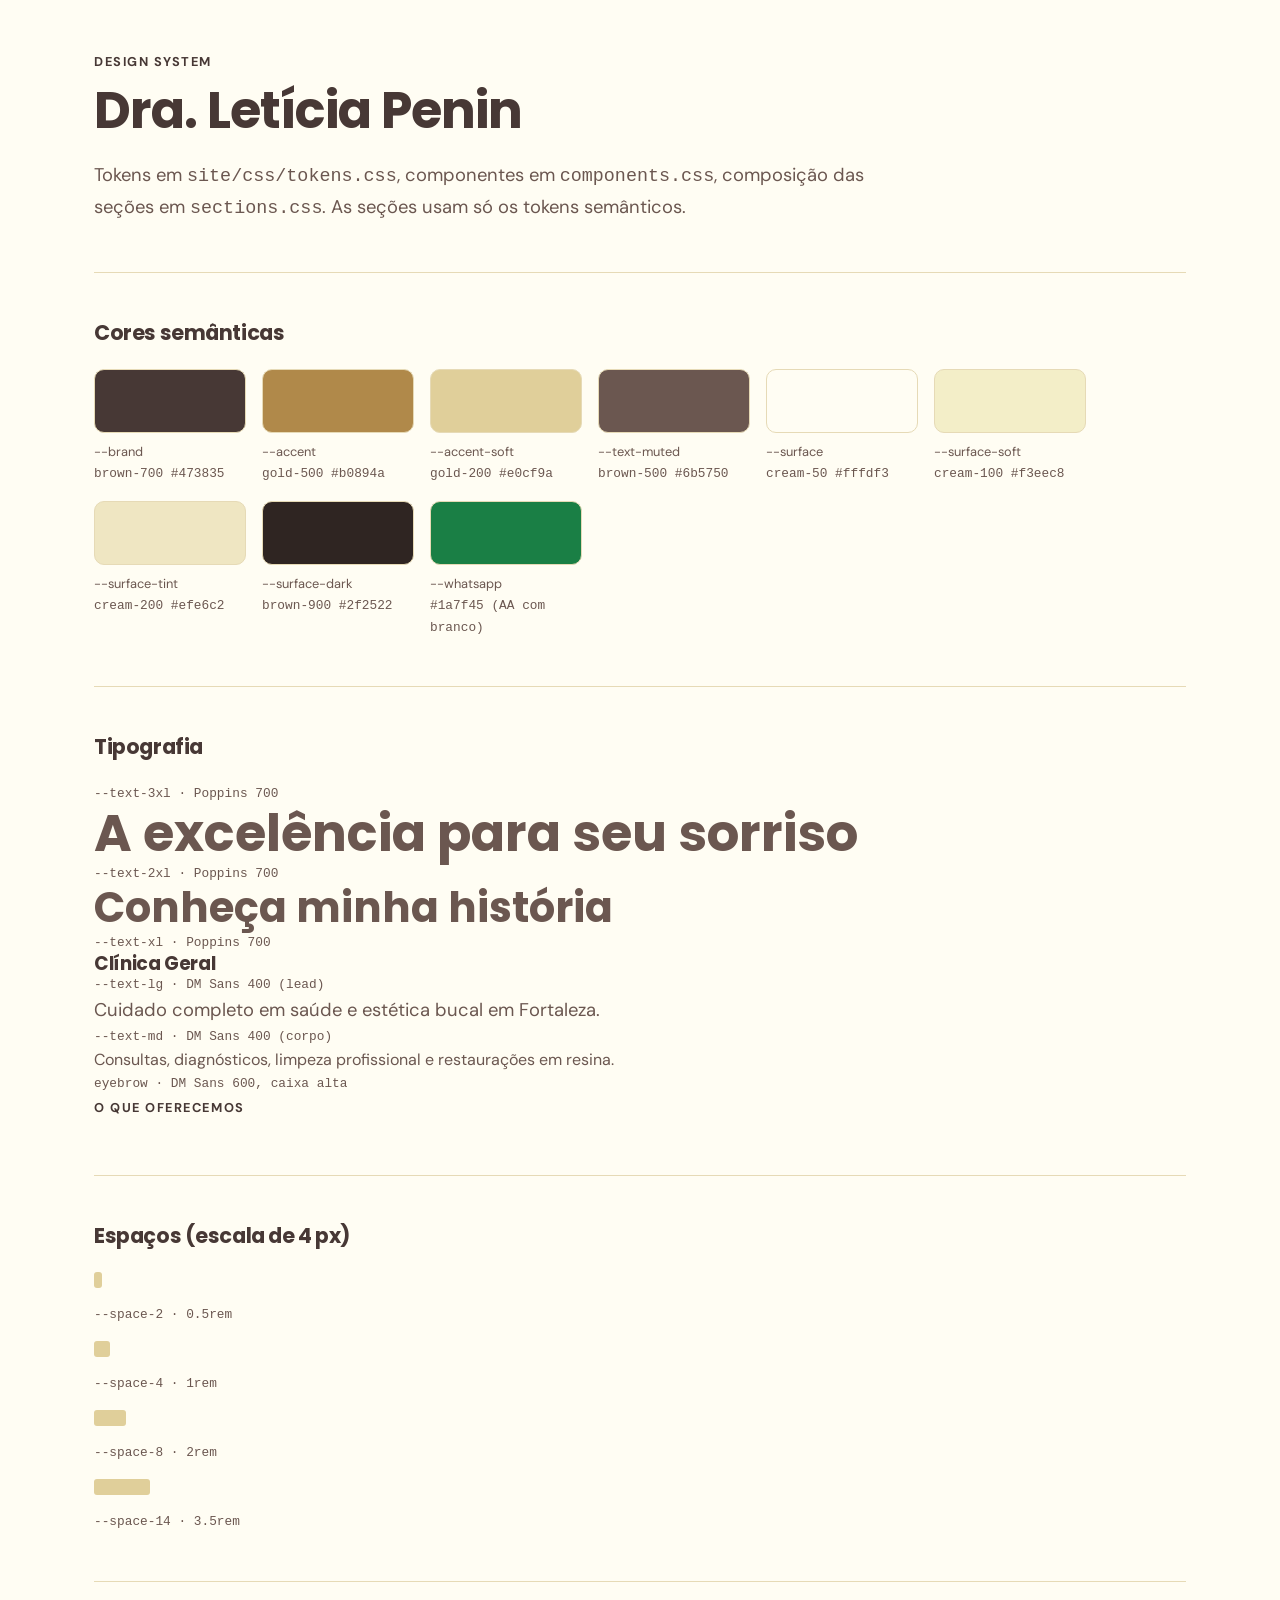
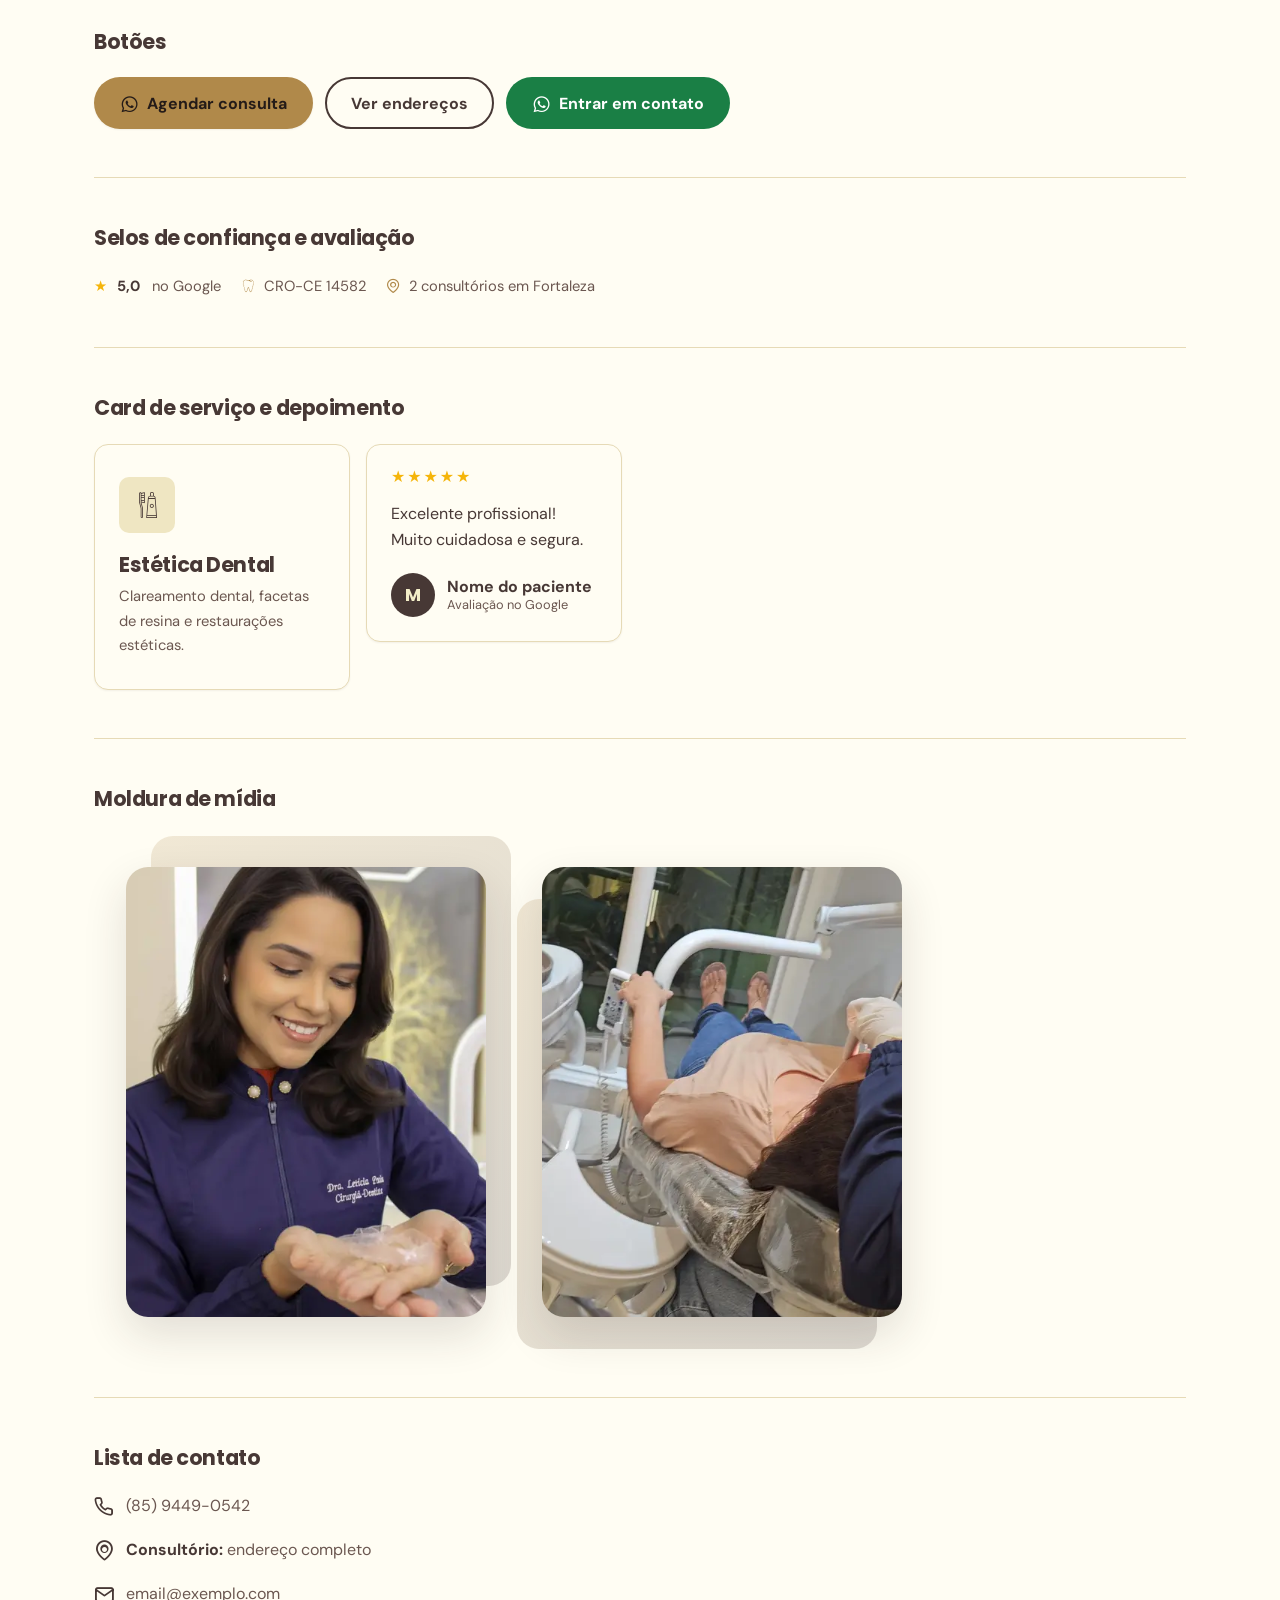
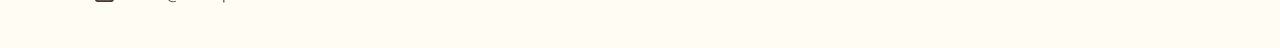
==== docs/styleguide.html @ 2e27cbef "feat: design system of its own, real maps, no third parties at runtime - Design system: tokens (bran" ====
<!DOCTYPE html>
<html lang="pt-BR">
<!-- Guia visual do design system do site. Abra este arquivo no navegador, direto do repo:
     ele usa os mesmos CSS do site (../site/css) e não é publicado (o site é só site/). -->
<head>
  <meta charset="UTF-8" />
  <meta name="viewport" content="width=device-width, initial-scale=1.0" />
  <meta name="robots" content="noindex" />
  <title>Guia visual — Dra. Letícia Penin</title>
  <link rel="stylesheet" href="../site/css/tokens.css" />
  <link rel="stylesheet" href="../site/css/base.css" />
  <link rel="stylesheet" href="../site/css/components.css" />
  <link rel="stylesheet" href="../site/assets/icomoon/style.css" />
  <style>
    .sg { padding-block: var(--space-12); border-bottom: 1px solid var(--border); }
    .sg h2 { margin-bottom: var(--space-6); font-size: var(--text-xl); }
    .sg .row { display: flex; flex-wrap: wrap; gap: var(--space-4); align-items: flex-start; }
    .swatch { width: 9.5rem; font-size: var(--text-xs); }
    .swatch div { height: 4rem; border-radius: var(--radius-sm); border: 1px solid var(--border); margin-bottom: var(--space-2); }
    .token { font-family: ui-monospace, monospace; font-size: var(--text-xs); color: var(--text-muted); }
    .space { background: var(--accent-soft); height: 1rem; border-radius: 3px; }
    .demo-card { width: 16rem; }
    .demo-wide { width: min(100%, 24rem); }
  </style>
</head>
<body>
  <main class="container">
    <section class="sg">
      <span class="eyebrow">Design system</span>
      <h1 class="title title--hero">Dra. Letícia Penin</h1>
      <p class="lead">Tokens em <code>site/css/tokens.css</code>, componentes em <code>components.css</code>, composição das seções em <code>sections.css</code>. As seções usam só os tokens semânticos.</p>
    </section>

    <section class="sg">
      <h2>Cores semânticas</h2>
      <div class="row">
        <div class="swatch"><div style="background: var(--brand)"></div>--brand<br><span class="token">brown-700 #473835</span></div>
        <div class="swatch"><div style="background: var(--accent)"></div>--accent<br><span class="token">gold-500 #b0894a</span></div>
        <div class="swatch"><div style="background: var(--accent-soft)"></div>--accent-soft<br><span class="token">gold-200 #e0cf9a</span></div>
        <div class="swatch"><div style="background: var(--text-muted)"></div>--text-muted<br><span class="token">brown-500 #6b5750</span></div>
        <div class="swatch"><div style="background: var(--surface)"></div>--surface<br><span class="token">cream-50 #fffdf3</span></div>
        <div class="swatch"><div style="background: var(--surface-soft)"></div>--surface-soft<br><span class="token">cream-100 #f3eec8</span></div>
        <div class="swatch"><div style="background: var(--surface-tint)"></div>--surface-tint<br><span class="token">cream-200 #efe6c2</span></div>
        <div class="swatch"><div style="background: var(--surface-dark)"></div>--surface-dark<br><span class="token">brown-900 #2f2522</span></div>
        <div class="swatch"><div style="background: var(--whatsapp)"></div>--whatsapp<br><span class="token">#1a7f45 (AA com branco)</span></div>
      </div>
    </section>

    <section class="sg">
      <h2>Tipografia</h2>
      <p class="token">--text-3xl · Poppins 700</p><p class="title title--hero">A excelência para seu sorriso</p>
      <p class="token">--text-2xl · Poppins 700</p><p class="title">Conheça minha história</p>
      <p class="token">--text-xl · Poppins 700</p><h3>Clínica Geral</h3>
      <p class="token">--text-lg · DM Sans 400 (lead)</p><p class="lead" style="margin-top:0">Cuidado completo em saúde e estética bucal em Fortaleza.</p>
      <p class="token">--text-md · DM Sans 400 (corpo)</p><p>Consultas, diagnósticos, limpeza profissional e restaurações em resina.</p>
      <p class="token">eyebrow · DM Sans 600, caixa alta</p><span class="eyebrow">O que oferecemos</span>
    </section>

    <section class="sg">
      <h2>Espaços (escala de 4 px)</h2>
      <div class="row" style="flex-direction: column">
        <div style="width: var(--space-2)" class="space"></div><span class="token">--space-2 · 0.5rem</span>
        <div style="width: var(--space-4)" class="space"></div><span class="token">--space-4 · 1rem</span>
        <div style="width: var(--space-8)" class="space"></div><span class="token">--space-8 · 2rem</span>
        <div style="width: var(--space-14)" class="space"></div><span class="token">--space-14 · 3.5rem</span>
      </div>
    </section>

    <section class="sg">
      <h2>Botões</h2>
      <div class="actions">
        <a class="btn btn--primary" href="#"><i class="icon-whatsapp" aria-hidden="true"></i>Agendar consulta</a>
        <a class="btn btn--secondary" href="#">Ver endereços</a>
        <a class="btn btn--whatsapp" href="#"><i class="icon-whatsapp" aria-hidden="true"></i>Entrar em contato</a>
      </div>
    </section>

    <section class="sg">
      <h2>Selos de confiança e avaliação</h2>
      <ul class="trust" style="margin-top:0">
        <li><span class="stars" aria-hidden="true">★</span><strong>5,0</strong>&nbsp;no Google</li>
        <li><i class="icon-teeth" aria-hidden="true"></i>CRO-CE 14582</li>
        <li><i class="icon-map-pin" aria-hidden="true"></i>2 consultórios em Fortaleza</li>
      </ul>
    </section>

    <section class="sg">
      <h2>Card de serviço e depoimento</h2>
      <div class="row">
        <article class="card demo-card">
          <i class="card__icon icon-tooth-brush" aria-hidden="true"></i>
          <h3>Estética Dental</h3>
          <p>Clareamento dental, facetas de resina e restaurações estéticas.</p>
        </article>
        <article class="testimonial demo-card">
          <span class="stars" role="img" aria-label="5 de 5 estrelas">★★★★★</span>
          <blockquote><p>Excelente profissional! Muito cuidadosa e segura.</p></blockquote>
          <footer><span class="avatar" aria-hidden="true">M</span><cite>Nome do paciente<small>Avaliação no Google</small></cite></footer>
        </article>
      </div>
    </section>

    <section class="sg">
      <h2>Moldura de mídia</h2>
      <div class="row" style="gap: var(--space-14); padding: var(--space-8)">
        <div class="media-frame"><img src="../site/img/hero-480.webp" width="360" height="450" alt="Exemplo: moldura padrão" /></div>
        <div class="media-frame media-frame--left"><img src="../site/img/about-poster-480.webp" width="360" height="450" alt="Exemplo: moldura à esquerda" /></div>
      </div>
    </section>

    <section class="sg">
      <h2>Lista de contato</h2>
      <ul class="contact-list demo-wide">
        <li><i class="icon-phone" aria-hidden="true"></i><a href="#">(85) 9449-0542</a></li>
        <li><i class="icon-map-pin" aria-hidden="true"></i><span><strong>Consultório:</strong> endereço completo</span></li>
        <li><i class="icon-mail" aria-hidden="true"></i><a href="#">email@exemplo.com</a></li>
      </ul>
    </section>
  </main>
</body>
</html>
---- site/css/tokens.css ----
/* =============================================================
   Dra. Letícia Penin — design tokens
   As decisões de marca num lugar só. Componentes e seções usam
   só os tokens semânticos (--text, --surface, --accent...), nunca
   as cores da paleta direto: trocar a marca é trocar este arquivo.
   Guia visual: docs/styleguide.html (no repo, fora do site).
   ============================================================= */

/* ------ Fontes (locais, OFL) ------------------- */
@font-face {
  font-family: "DM Sans";
  font-weight: 400;
  font-display: swap;
  src: url("../fonts/dm-sans-latin-400-normal.woff2") format("woff2");
}
@font-face {
  font-family: "DM Sans";
  font-weight: 500;
  font-display: swap;
  src: url("../fonts/dm-sans-latin-500-normal.woff2") format("woff2");
}
@font-face {
  font-family: "DM Sans";
  font-weight: 700;
  font-display: swap;
  src: url("../fonts/dm-sans-latin-700-normal.woff2") format("woff2");
}
@font-face {
  font-family: "Poppins";
  font-weight: 600;
  font-display: swap;
  src: url("../fonts/poppins-latin-600-normal.woff2") format("woff2");
}
@font-face {
  font-family: "Poppins";
  font-weight: 700;
  font-display: swap;
  src: url("../fonts/poppins-latin-700-normal.woff2") format("woff2");
}

:root {
  /* ------ Paleta da marca ------------------- */
  --brown-900: #2f2522;
  --brown-700: #473835;
  --brown-500: #6b5750;
  --gold-600: #946f37;
  --gold-500: #b0894a;
  --gold-200: #e0cf9a;
  --cream-50: #fffdf3;
  --cream-100: #f3eec8;
  --cream-200: #efe6c2;
  --cream-300: #e6dab6;
  --ink: #241b18;
  --star: #f5b50a;
  --whatsapp: #1a7f45; /* verde do WhatsApp escurecido: texto branco com contraste AA */

  /* ------ Semânticos ------------------- */
  --text: var(--brown-700);
  --text-muted: var(--brown-500);
  --text-on-dark: var(--cream-100);
  --surface: var(--cream-50);
  --surface-soft: var(--cream-100);
  --surface-tint: var(--cream-200);
  --surface-dark: var(--brown-900);
  --border: var(--cream-300);
  --brand: var(--brown-700);
  --accent: var(--gold-500);
  --accent-soft: var(--gold-200);
  --focus: var(--gold-500);

  /* ------ Tipografia ------------------- */
  --font-title: "Poppins", system-ui, sans-serif;
  --font-body: "DM Sans", system-ui, sans-serif;

  --text-xs: 0.8rem;
  --text-sm: 0.92rem;
  --text-md: 1rem;
  --text-lg: clamp(1.05rem, 1rem + 0.25vw, 1.15rem);
  --text-xl: clamp(1.15rem, 1.05rem + 0.4vw, 1.3rem);
  --text-2xl: clamp(1.7rem, 1.1rem + 2.2vw, 2.6rem);
  --text-3xl: clamp(2rem, 1.2rem + 3vw, 3.2rem);

  --leading-tight: 1.15;
  --leading-normal: 1.65;
  --tracking-tight: -0.02em;
  --tracking-wide: 0.12em;

  /* ------ Espaços (escala de 4 px) ------------------- */
  --space-1: 0.25rem;
  --space-2: 0.5rem;
  --space-3: 0.75rem;
  --space-4: 1rem;
  --space-5: 1.25rem;
  --space-6: 1.5rem;
  --space-8: 2rem;
  --space-10: 2.5rem;
  --space-12: 3rem;
  --space-14: 3.5rem;
  --section-space: clamp(4rem, 2rem + 8vw, 7.5rem);

  /* ------ Forma ------------------- */
  --radius-sm: 10px;
  --radius-md: 14px;
  --radius-lg: 22px;
  --radius-pill: 999px;

  --shadow-sm: 0 1px 2px rgb(47 37 34 / 0.06);
  --shadow-md: 0 10px 28px rgb(47 37 34 / 0.09);
  --shadow-lg: 0 18px 44px rgb(47 37 34 / 0.14);

  /* ------ Movimento ------------------- */
  --ease: cubic-bezier(0.2, 0.7, 0.2, 1);
  --duration-fast: 150ms;
  --duration: 250ms;
  --duration-slow: 650ms;

  /* ------ Layout ------------------- */
  --content-max: 1140px;
  --header-height: 4.5rem;
  --gutter: 1.5rem;
}
---- site/css/base.css ----
/* =============================================================
   Base: reset, tipografia, foco, utilitários de layout
   ============================================================= */

*,
*::before,
*::after {
  margin: 0;
  padding: 0;
  box-sizing: border-box;
}

html {
  scroll-behavior: smooth;
  scroll-padding-top: var(--header-height);
}

body {
  font: 400 var(--text-md) / var(--leading-normal) var(--font-body);
  color: var(--text-muted);
  background: var(--surface);
  -webkit-font-smoothing: antialiased;
  overflow-x: hidden;
}

img,
video,
iframe {
  display: block;
  max-width: 100%;
}

ul {
  list-style: none;
}

a {
  color: inherit;
  text-decoration: none;
}

p {
  max-width: 62ch;
}

strong {
  color: var(--text);
}

h1,
h2,
h3 {
  font-family: var(--font-title);
  color: var(--text);
  letter-spacing: var(--tracking-tight);
  line-height: var(--leading-tight);
}

::selection {
  background: var(--accent);
  color: var(--ink);
}

:focus-visible {
  outline: 3px solid var(--focus);
  outline-offset: 3px;
  border-radius: 4px;
}

/* ------ Layout ------------------- */
.container {
  width: 100%;
  max-width: var(--content-max);
  margin-inline: auto;
  padding-inline: var(--gutter);
}

.section {
  padding-block: var(--section-space);
}

.section--soft {
  background: var(--surface-soft);
}

.split {
  display: grid;
  gap: var(--space-12);
  align-items: center;
}

@media (min-width: 992px) {
  .split {
    grid-template-columns: 1fr 1fr;
  }
}

/* ------ Acessibilidade ------------------- */
.skip-link {
  position: absolute;
  left: var(--space-4);
  top: -4rem;
  z-index: 200;
  padding: var(--space-3) var(--space-5);
  background: var(--brand);
  color: var(--text-on-dark);
  border-radius: 0 0 var(--radius-sm) var(--radius-sm);
  transition: top var(--duration-fast);
}

.skip-link:focus {
  top: 0;
}

.sr-only {
  position: absolute;
  width: 1px;
  height: 1px;
  overflow: hidden;
  clip: rect(0, 0, 0, 0);
  white-space: nowrap;
}

/* Entrada ao rolar: só com JS ativo (classe .js no <html>). Sem JS, tudo aparece. */
.js .reveal {
  opacity: 0;
  translate: 0 24px;
  transition:
    opacity var(--duration-slow) var(--ease),
    translate var(--duration-slow) var(--ease);
}

.js .reveal.is-visible {
  opacity: 1;
  translate: 0 0;
}

@media (prefers-reduced-motion: reduce) {
  html {
    scroll-behavior: auto;
  }

  *,
  *::before,
  *::after {
    animation-duration: 0.001ms !important;
    transition-duration: 0.001ms !important;
  }

  .js .reveal {
    opacity: 1;
    translate: none;
  }
}
---- site/css/components.css ----
/* =============================================================
   Componentes: as peças que as seções montam
   ============================================================= */

/* ------ Botão ------------------- */
.btn {
  display: inline-flex;
  align-items: center;
  justify-content: center;
  gap: var(--space-2);
  min-height: 3.25rem;
  padding-inline: var(--space-6);
  border: 2px solid transparent;
  border-radius: var(--radius-pill);
  font: 600 var(--text-md) var(--font-body);
  cursor: pointer;
  transition:
    background var(--duration) var(--ease),
    color var(--duration) var(--ease),
    border-color var(--duration) var(--ease),
    transform var(--duration) var(--ease),
    box-shadow var(--duration) var(--ease);
}

.btn:hover {
  transform: translateY(-2px);
  box-shadow: var(--shadow-md);
}

.btn i {
  font-size: 1.2rem;
}

.btn--primary {
  background: var(--accent);
  color: var(--ink);
  box-shadow: var(--shadow-sm);
}

.btn--primary:hover {
  background: var(--brand);
  color: var(--text-on-dark);
}

.btn--secondary {
  border-color: var(--brand);
  color: var(--brand);
}

.btn--secondary:hover {
  background: var(--brand);
  color: var(--text-on-dark);
}

.btn--whatsapp {
  background: var(--whatsapp);
  color: #fff;
}

.btn--whatsapp:hover {
  background: var(--brand);
  color: var(--text-on-dark);
}

.actions {
  display: flex;
  flex-wrap: wrap;
  gap: var(--space-3);
}

/* ------ Cabeçalho de seção ------------------- */
.eyebrow {
  display: inline-block;
  margin-bottom: var(--space-3);
  font: 600 var(--text-xs) / 1 var(--font-body);
  letter-spacing: var(--tracking-wide);
  text-transform: uppercase;
  color: var(--brand);
}

.title {
  font: 700 var(--text-2xl) / var(--leading-tight) var(--font-title);
}

.title--hero {
  font-size: var(--text-3xl);
}

.lead {
  margin-top: var(--space-5);
  font-size: var(--text-lg);
}

.section-header {
  max-width: 42rem;
  margin: 0 auto var(--space-14);
  text-align: center;
}

.section-header .lead {
  margin-inline: auto;
}

/* ------ Selos de confiança ------------------- */
.trust {
  display: flex;
  flex-wrap: wrap;
  gap: var(--space-2) var(--space-5);
  margin-top: var(--space-8);
  font-size: var(--text-sm);
  color: var(--text-muted);
}

.trust li {
  display: inline-flex;
  align-items: center;
  gap: var(--space-2);
}

.trust i {
  color: var(--accent);
}

/* ------ Avaliação (estrelas) ------------------- */
.rating {
  display: inline-flex;
  flex-wrap: wrap;
  align-items: center;
  justify-content: center;
  gap: var(--space-2);
}

.stars {
  color: var(--star);
  letter-spacing: 0.12em;
  line-height: 1;
}

.g-icon {
  width: 1em;
  height: 1em;
  flex-shrink: 0;
}

/* ------ Moldura de mídia (foto ou vídeo com fundo deslocado) ------------------- */
.media-frame {
  position: relative;
  justify-self: center;
  width: min(100%, 360px);
}

.media-frame::before {
  content: "";
  position: absolute;
  inset: -7% -7% 7% 7%;
  border-radius: var(--radius-lg);
  background: linear-gradient(135deg, var(--accent), var(--brand));
  opacity: 0.18;
}

.media-frame--left::before {
  inset: 7% 7% -7% -7%;
}

.media-frame img,
.media-frame video {
  position: relative;
  width: 100%;
  aspect-ratio: 4 / 5;
  object-fit: cover;
  border-radius: var(--radius-lg);
  box-shadow: var(--shadow-lg);
}

/* ------ Card de serviço ------------------- */
.cards {
  display: grid;
  gap: var(--space-6);
}

@media (min-width: 600px) {
  .cards {
    grid-template-columns: repeat(2, 1fr);
  }
}

@media (min-width: 992px) {
  .cards {
    grid-template-columns: repeat(4, 1fr);
  }
}

.card {
  display: flex;
  flex-direction: column;
  padding: var(--space-8) var(--space-6);
  background: var(--surface);
  border: 1px solid var(--border);
  border-radius: var(--radius-md);
  box-shadow: var(--shadow-sm);
  transition:
    transform var(--duration) var(--ease),
    box-shadow var(--duration) var(--ease),
    border-color var(--duration) var(--ease);
}

.card:hover {
  transform: translateY(-6px);
  box-shadow: var(--shadow-md);
  border-color: var(--accent-soft);
}

.card__icon {
  display: inline-grid;
  place-content: center;
  width: 3.5rem;
  height: 3.5rem;
  margin-bottom: var(--space-5);
  font-size: 1.75rem;
  color: var(--brand);
  background: var(--surface-tint);
  border-radius: var(--radius-sm);
}

.card h3 {
  margin-bottom: var(--space-2);
  font-size: var(--text-xl);
}

.card p {
  font-size: var(--text-sm);
}

/* ------ Depoimento ------------------- */
.testimonial {
  display: flex;
  flex-direction: column;
  height: 100%;
  padding: var(--space-6);
  background: var(--surface);
  border: 1px solid var(--border);
  border-radius: var(--radius-md);
  box-shadow: var(--shadow-sm);
}

.testimonial .stars {
  margin-bottom: var(--space-4);
}

.testimonial p {
  flex: 1;
  margin-bottom: var(--space-5);
  color: var(--text);
}

.testimonial footer {
  display: flex;
  align-items: center;
  gap: var(--space-3);
}

.avatar {
  flex-shrink: 0;
  display: grid;
  place-content: center;
  width: 2.75rem;
  height: 2.75rem;
  border-radius: 50%;
  background: var(--brand);
  color: var(--text-on-dark);
  font: 700 1.1rem var(--font-title);
}

.testimonial cite {
  display: flex;
  flex-direction: column;
  font-style: normal;
  line-height: 1.3;
  color: var(--text);
  font-weight: 600;
}

.testimonial cite small {
  display: inline-flex;
  align-items: center;
  gap: 0.35rem;
  font-size: var(--text-xs);
  font-weight: 400;
  color: var(--text-muted);
}

/* ------ Carrossel (scroll-snap; funciona sem JS, o JS só põe pontos e autoplay) ------------------- */
.carousel__track {
  display: grid;
  grid-auto-flow: column;
  grid-auto-columns: 100%;
  gap: var(--space-4);
  padding: var(--space-2);
  overflow-x: auto;
  overscroll-behavior-x: contain;
  scroll-snap-type: x mandatory;
  scrollbar-width: none;
}

.carousel__track::-webkit-scrollbar {
  display: none;
}

.carousel__track > * {
  scroll-snap-align: start;
}

@media (min-width: 768px) {
  .carousel__track {
    grid-auto-columns: calc((100% - var(--space-4)) / 2);
  }
}

@media (min-width: 1024px) {
  .carousel__track {
    grid-auto-columns: calc((100% - 2 * var(--space-4)) / 3);
  }
}

.carousel__controls {
  display: flex;
  align-items: center;
  justify-content: center;
  gap: var(--space-4);
  margin-top: var(--space-6);
}

.carousel__arrow {
  display: grid;
  place-content: center;
  width: 2.5rem;
  height: 2.5rem;
  border: 1px solid var(--border);
  border-radius: 50%;
  background: var(--surface);
  color: var(--brand);
  font: 600 1.1rem var(--font-body);
  cursor: pointer;
  transition: background var(--duration), color var(--duration);
}

.carousel__arrow:hover {
  background: var(--brand);
  color: var(--text-on-dark);
}

.carousel__dots {
  display: flex;
  gap: var(--space-2);
}

.carousel__dot {
  width: 0.6rem;
  height: 0.6rem;
  padding: 0;
  border: 0;
  border-radius: 50%;
  background: var(--accent-soft);
  cursor: pointer;
  transition: background var(--duration), transform var(--duration);
}

.carousel__dot[aria-current="true"] {
  background: var(--brand);
  transform: scale(1.25);
}

/* ------ Lista de contato ------------------- */
.contact-list {
  display: grid;
  gap: var(--space-5);
}

.contact-list li {
  display: flex;
  align-items: flex-start;
  gap: var(--space-3);
  line-height: 1.5;
}

.contact-list i {
  flex-shrink: 0;
  margin-top: 0.15rem;
  font-size: 1.25rem;
  color: var(--brand);
}

.contact-list a:hover {
  color: var(--brand);
  text-decoration: underline;
}

/* ------ Mapa ------------------- */
.maps {
  display: grid;
  gap: var(--space-8);
  margin-top: var(--space-14);
}

@media (min-width: 768px) {
  .maps {
    grid-template-columns: repeat(2, 1fr);
  }
}

.map-card h3 {
  margin-bottom: var(--space-3);
  font-size: var(--text-xl);
}

.map-card iframe {
  width: 100%;
  height: 300px;
  border: 0;
  border-radius: var(--radius-md);
  box-shadow: var(--shadow-md);
  background: var(--surface-tint);
}

.map-card a {
  display: inline-flex;
  margin-top: var(--space-3);
  font-weight: 600;
  color: var(--brand);
}

.map-card a:hover {
  text-decoration: underline;
}

/* ------ Logo ------------------- */
.logo {
  font: 700 1.35rem var(--font-title);
  letter-spacing: var(--tracking-tight);
  color: var(--text);
}

.logo span {
  color: var(--accent);
}

/* ------ Cabeçalho do site e menu ------------------- */
.site-header {
  position: fixed;
  inset: 0 0 auto 0;
  z-index: 100;
  height: var(--header-height);
  background: rgb(255 253 243 / 0.88);
  backdrop-filter: saturate(180%) blur(12px);
  border-bottom: 1px solid transparent;
  transition:
    border-color var(--duration),
    box-shadow var(--duration);
}

.site-header.is-scrolled {
  border-bottom-color: var(--border);
  box-shadow: var(--shadow-sm);
}

.site-header nav {
  display: flex;
  align-items: center;
  justify-content: space-between;
  height: 100%;
}

.menu ul {
  display: flex;
  gap: var(--space-10);
}

.menu a {
  position: relative;
  font: 500 0.98rem var(--font-body);
  color: var(--text-muted);
  transition: color var(--duration);
}

.menu a::after {
  content: "";
  position: absolute;
  left: 0;
  bottom: -6px;
  width: 0;
  height: 2px;
  border-radius: 2px;
  background: var(--brand);
  transition: width var(--duration) var(--ease);
}

.menu a:hover,
.menu a[aria-current="true"] {
  color: var(--brand);
}

.menu a:hover::after,
.menu a[aria-current="true"]::after {
  width: 100%;
}

.menu-toggle {
  display: none;
  background: none;
  border: 0;
  color: var(--brand);
  font-size: 1.6rem;
  line-height: 1;
  cursor: pointer;
}

@media (max-width: 991px) {
  /* backdrop-filter prenderia o menu fixo dentro do header: no celular, header sólido */
  .site-header {
    background: var(--surface);
    backdrop-filter: none;
  }

  .menu-toggle {
    display: block;
    position: relative;
    z-index: 120;
  }

  .menu {
    position: fixed;
    inset: 0;
    z-index: 110;
    background: var(--surface);
    transform: translateX(100%);
    transition: transform 0.3s var(--ease);
  }

  .site-header.menu-open .menu {
    transform: translateX(0);
  }

  .menu ul {
    flex-direction: column;
    align-items: center;
    justify-content: center;
    gap: var(--space-8);
    height: 100%;
  }

  .menu a {
    font-size: 1.35rem;
  }
}

/* ------ Rodapé ------------------- */
.site-footer {
  background: var(--surface-dark);
  color: var(--text-on-dark);
}

.site-footer .container {
  display: grid;
  gap: var(--space-8);
  align-items: center;
}

@media (min-width: 992px) {
  .site-footer .container {
    grid-template-columns: 1fr auto;
  }
}

.site-footer .logo,
.site-footer .logo span {
  color: var(--text-on-dark);
}

.site-footer .logo {
  display: inline-block;
  margin-bottom: var(--space-5);
  font-size: 1.6rem;
}

.site-footer p {
  margin-bottom: var(--space-2);
  color: rgb(243 238 200 / 0.85);
}

.site-footer small {
  color: rgb(243 238 200 / 0.7);
}

.social {
  display: flex;
  gap: var(--space-4);
}

.social a {
  display: grid;
  place-content: center;
  width: 2.75rem;
  height: 2.75rem;
  border-radius: 50%;
  background: rgb(255 255 255 / 0.1);
  color: #fff;
  font-size: 1.35rem;
  transition:
    transform var(--duration),
    background var(--duration);
}

.social a:hover {
  transform: translateY(-4px);
  background: var(--accent);
}

/* ------ WhatsApp flutuante ------------------- */
.whatsapp-float {
  position: fixed;
  right: var(--space-6);
  bottom: var(--space-6);
  z-index: 99;
  display: grid;
  place-content: center;
  width: 3.75rem;
  height: 3.75rem;
  border-radius: 50%;
  background: var(--whatsapp);
  color: #fff;
  font-size: 1.9rem;
  box-shadow: var(--shadow-md);
  transition: transform var(--duration) var(--ease);
}

.whatsapp-float:hover {
  transform: scale(1.08);
}
---- site/assets/icomoon/style.css ----
@font-face {
  font-family: 'icomoon';
  src:  url('fonts/icomoon.eot?1mjnbo');
  src:  url('fonts/icomoon.eot?1mjnbo#iefix') format('embedded-opentype'),
    url('fonts/icomoon.ttf?1mjnbo') format('truetype'),
    url('fonts/icomoon.woff?1mjnbo') format('woff'),
    url('fonts/icomoon.svg?1mjnbo#icomoon') format('svg');
  font-weight: normal;
  font-style: normal;
  font-display: block;
}

[class^="icon-"], [class*=" icon-"] {
  /* use !important to prevent issues with browser extensions that change fonts */
  font-family: 'icomoon' !important;
  speak: never;
  font-style: normal;
  font-weight: normal;
  font-variant: normal;
  text-transform: none;
  line-height: 1;

  /* Better Font Rendering =========== */
  -webkit-font-smoothing: antialiased;
  -moz-osx-font-smoothing: grayscale;
}

.icon-dental-tool-svgrepo-com:before {
  content: "\e90d";
}
.icon-arrow-up:before {
  content: "\e90c";
}
.icon-phone:before {
  content: "\e900";
}
.icon-close:before {
  content: "\e901";
}
.icon-facebook:before {
  content: "\e902";
}
.icon-instagram:before {
  content: "\e903";
}
.icon-mail:before {
  content: "\e904";
}
.icon-map-pin:before {
  content: "\e905";
}
.icon-menu:before {
  content: "\e906";
}
.icon-teeth:before {
  content: "\e907";
}
.icon-tooth-brush:before {
  content: "\e908";
}
.icon-Vector:before {
  content: "\e909";
}
.icon-whatsapp:before {
  content: "\e90a";
}
.icon-youtube:before {
  content: "\e90b";
}
.icon-phone1:before {
  content: "\e942";
}
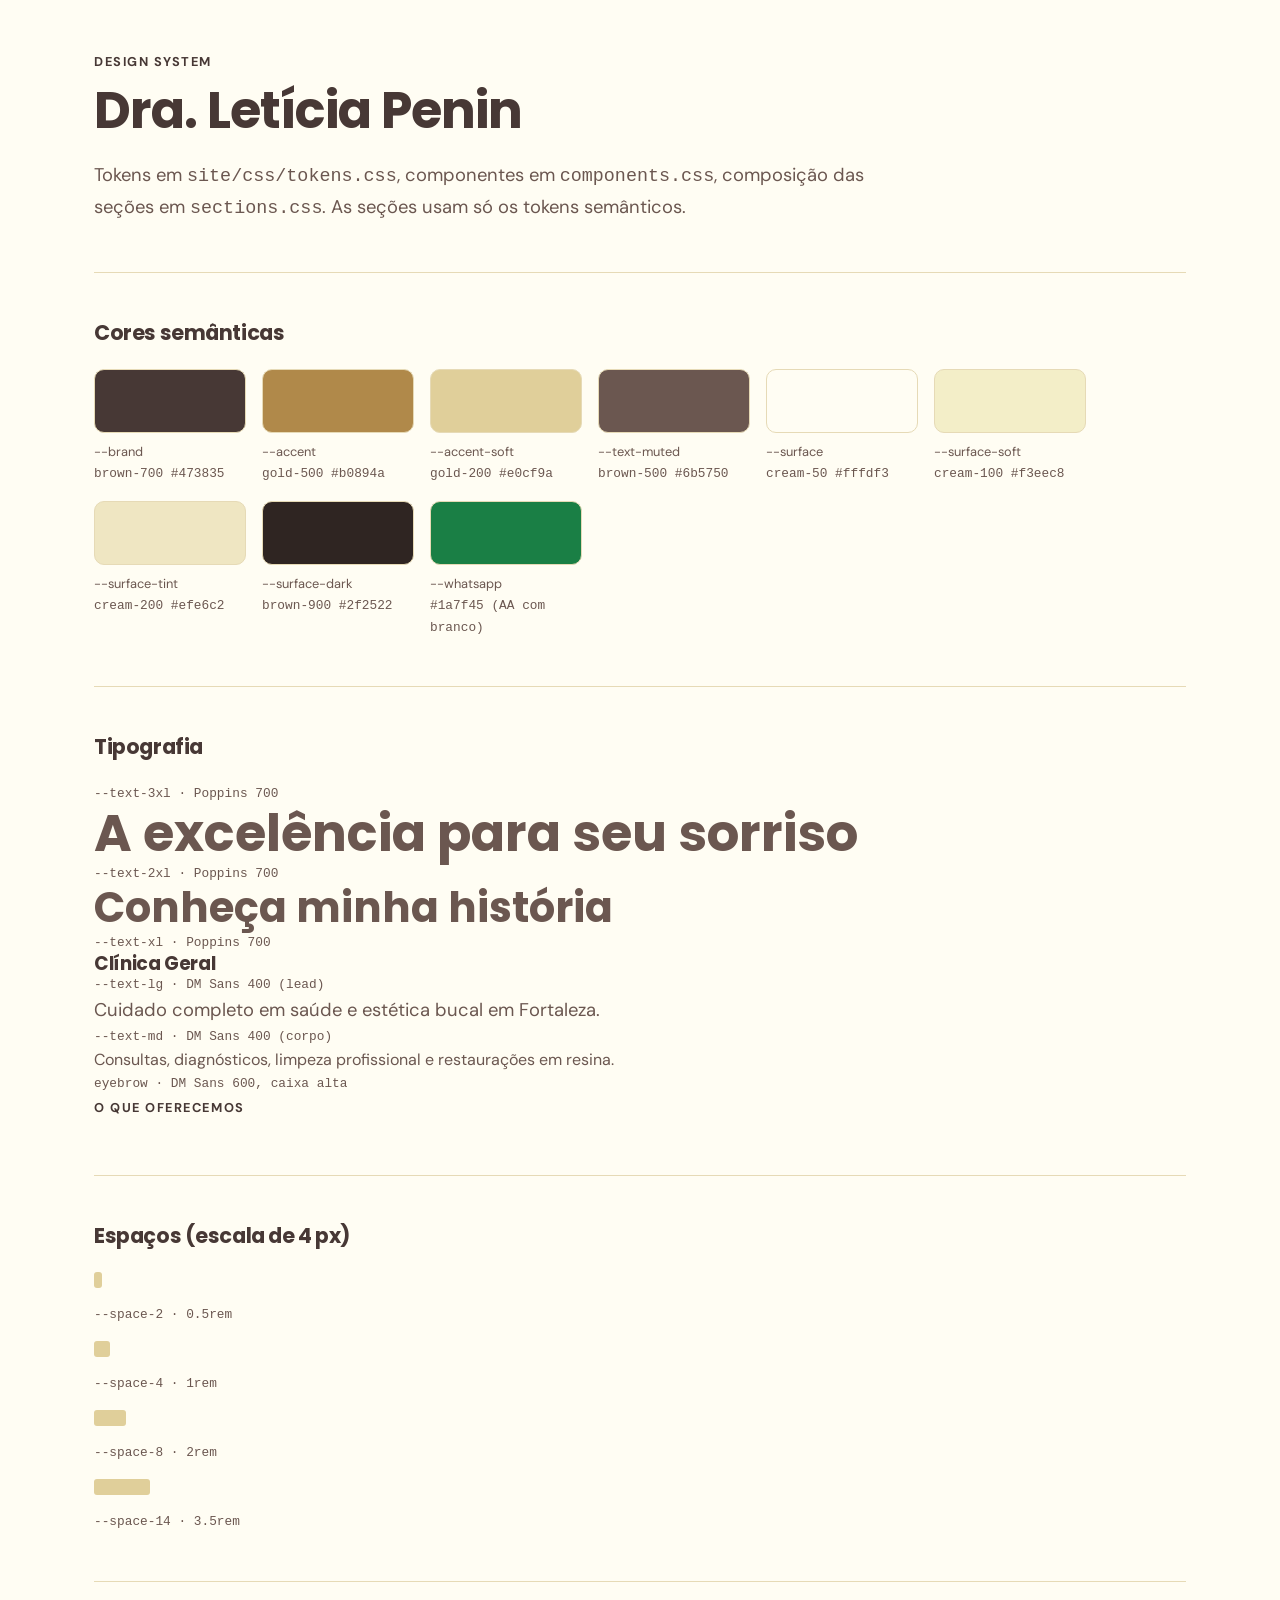
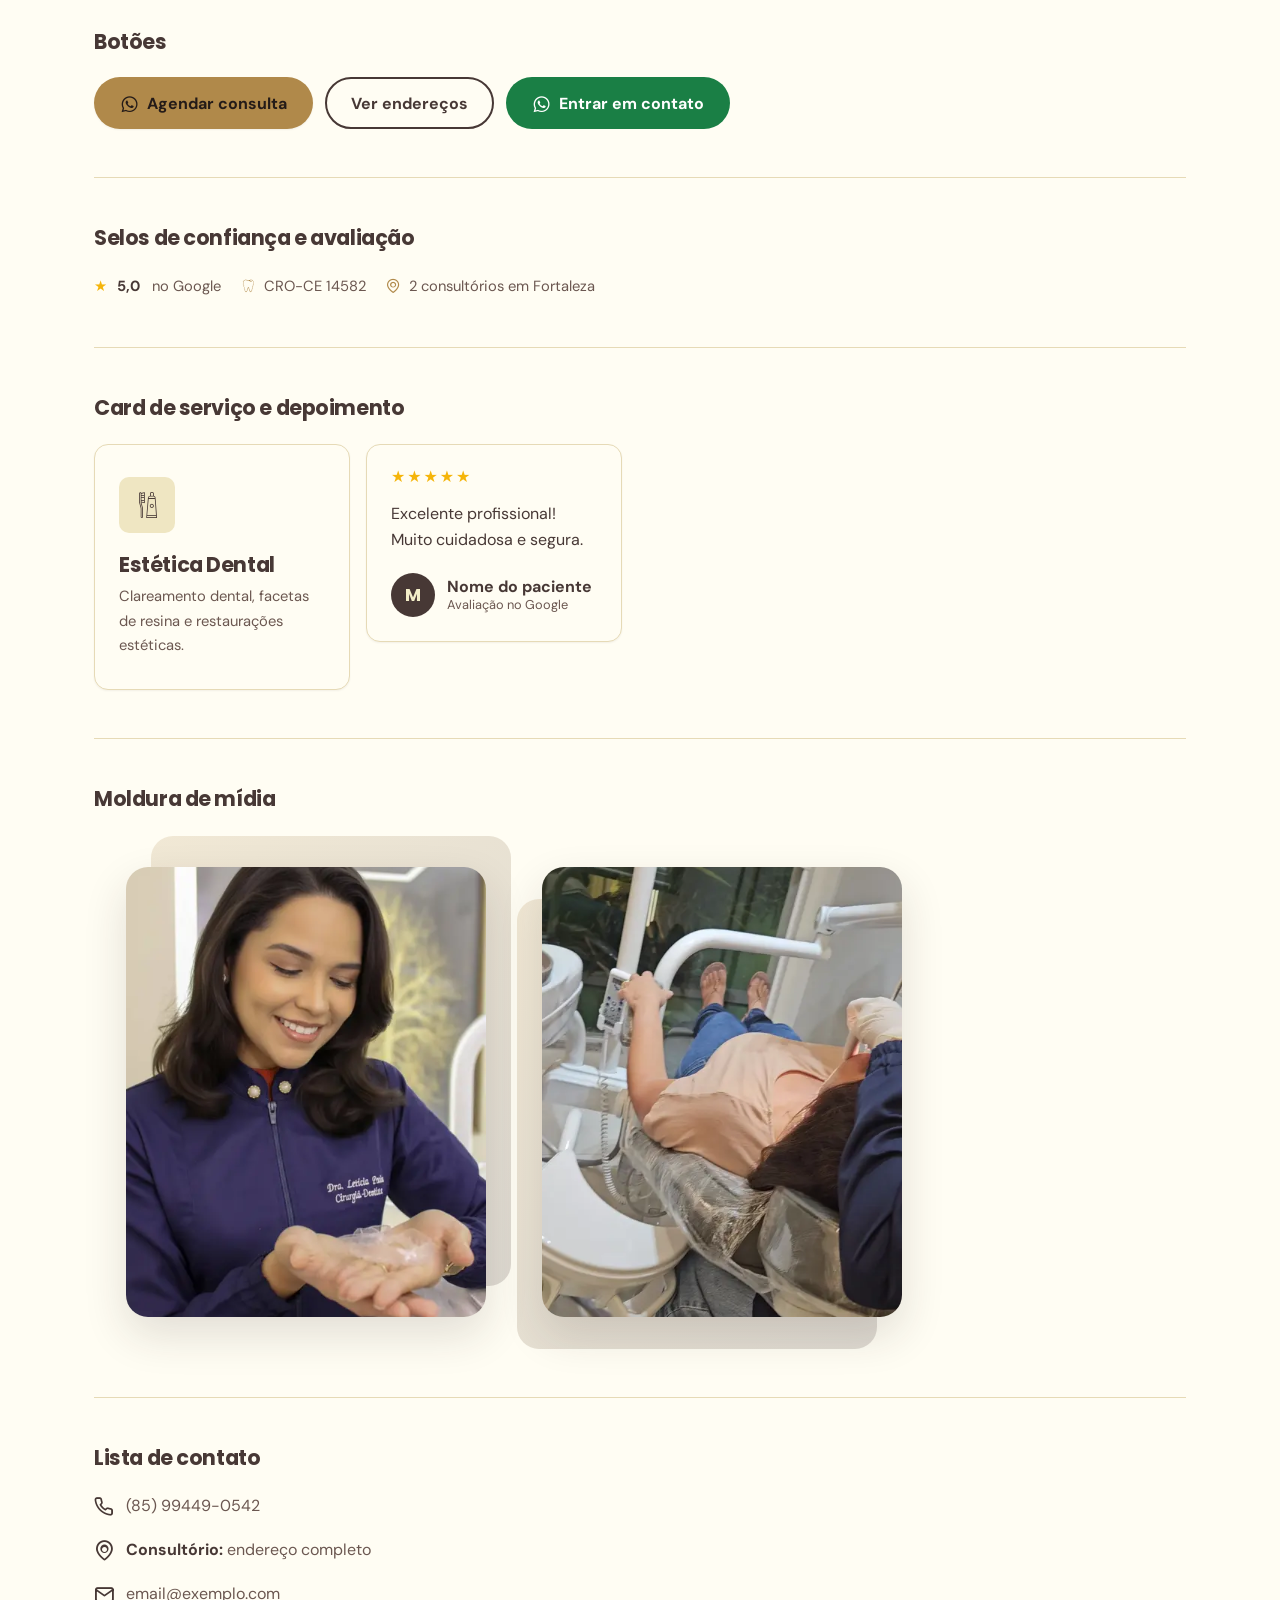
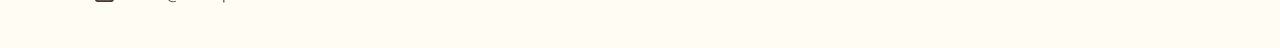
==== commit b9445725: "fix: right phone, video with reduced motion, google-business page removed - Phone (85) 99449-0542 ev" ====
--- a/docs/styleguide.html
+++ b/docs/styleguide.html
@@ -111,7 +111,7 @@
     <section class="sg">
       <h2>Lista de contato</h2>
       <ul class="contact-list demo-wide">
-        <li><i class="icon-phone" aria-hidden="true"></i><a href="#">(85) 9449-0542</a></li>
+        <li><i class="icon-phone" aria-hidden="true"></i><a href="#">(85) 99449-0542</a></li>
         <li><i class="icon-map-pin" aria-hidden="true"></i><span><strong>Consultório:</strong> endereço completo</span></li>
         <li><i class="icon-mail" aria-hidden="true"></i><a href="#">email@exemplo.com</a></li>
       </ul>
